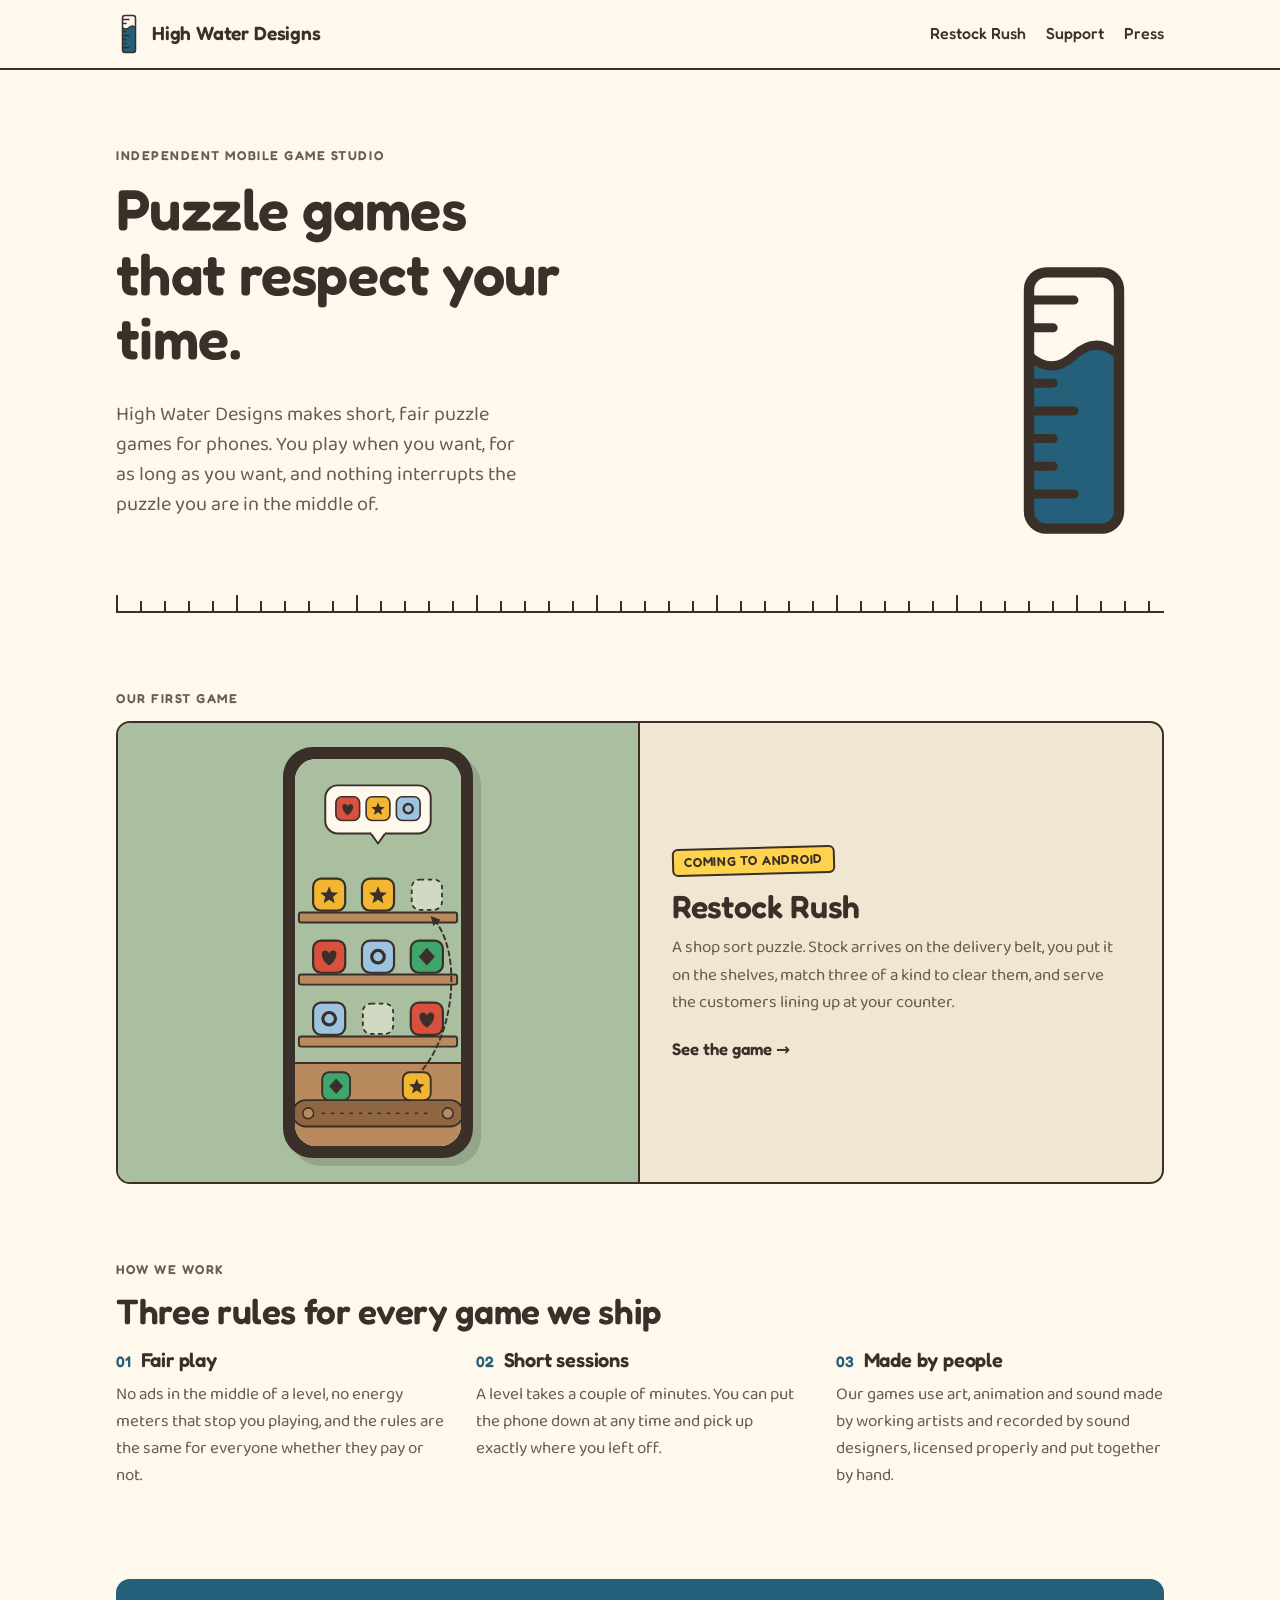
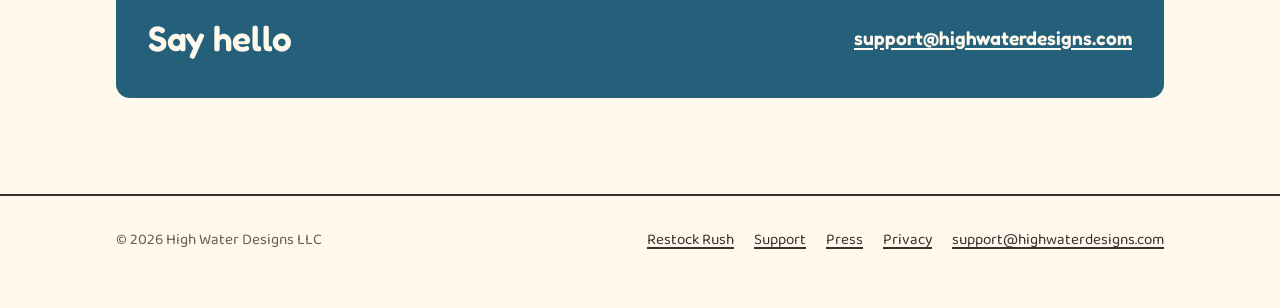
==== index.html @ d0f7c4c6 "Add studio home, Restock Rush page, support, press kit and policy stub Static site styled from the R" ====
<!doctype html>
<html lang="en">
<head>
<meta charset="utf-8">
<meta name="viewport" content="width=device-width, initial-scale=1">
<title>High Water Designs: puzzle games for phones</title>
<meta name="description" content="High Water Designs LLC is an independent studio making short, fair puzzle games for phones. Our first game is Restock Rush.">
<link rel="icon" href="/favicon.svg" type="image/svg+xml">
<link rel="preload" href="/assets/fonts/fredoka-latin.woff2" as="font" type="font/woff2" crossorigin>
<link rel="preload" href="/assets/fonts/baloo2-latin.woff2" as="font" type="font/woff2" crossorigin>
<link rel="stylesheet" href="/assets/css/site.css">
<meta property="og:title" content="High Water Designs: puzzle games for phones">
<meta property="og:description" content="High Water Designs LLC is an independent studio making short, fair puzzle games for phones. Our first game is Restock Rush.">
<meta property="og:type" content="website">
<meta name="theme-color" content="#FFF8EC">
</head>
<body>
<a class="skip" href="#main">Skip to content</a>
<header class="site-header">
  <div class="wrap">
    <a class="brand" href="/"><img src="/assets/img/mark.svg" width="26" height="40" alt=""><span>High Water Designs</span></a>
    <nav class="site-nav" aria-label="Main">
      <a href="/restockrush/">Restock Rush</a>
      <a href="/support/">Support</a>
      <a href="/press/">Press</a>
    </nav>
  </div>
</header>
<svg width="0" height="0" style="position:absolute" aria-hidden="true" focusable="false">
  <defs>
    <symbol id="tk-star" viewBox="0 0 40 40"><rect x="2" y="2" width="36" height="36" rx="9" fill="#F2B632" stroke="#3B2F2A" stroke-width="2.5"/><polygon points="20.0,10.5 22.7,17.3 30.0,17.8 24.4,22.4 26.2,29.5 20.0,25.6 13.8,29.5 15.6,22.4 10.0,17.8 17.3,17.3" fill="#3B2F2A"/></symbol>
    <symbol id="tk-heart" viewBox="0 0 40 40"><rect x="2" y="2" width="36" height="36" rx="9" fill="#D9503F" stroke="#3B2F2A" stroke-width="2.5"/><path d="M20 30C10 23 10 13 15.5 13c2.5 0 4 2 4.5 3.5c.5-1.5 2-3.5 4.5-3.5C30 13 30 23 20 30z" fill="#3B2F2A"/></symbol>
    <symbol id="tk-ring" viewBox="0 0 40 40"><rect x="2" y="2" width="36" height="36" rx="9" fill="#9CC3E0" stroke="#3B2F2A" stroke-width="2.5"/><circle cx="20" cy="20" r="7" fill="none" stroke="#3B2F2A" stroke-width="3.6"/></symbol>
    <symbol id="tk-diamond" viewBox="0 0 40 40"><rect x="2" y="2" width="36" height="36" rx="9" fill="#3FA66B" stroke="#3B2F2A" stroke-width="2.5"/><polygon points="20,10 29,20 20,30 11,20" fill="#3B2F2A"/></symbol>
    <symbol id="tk-empty" viewBox="0 0 40 40"><rect x="3" y="3" width="34" height="34" rx="9" fill="#FFF8EC" fill-opacity=".45" stroke="#3B2F2A" stroke-width="2" stroke-dasharray="5 4"/></symbol>
    <marker id="arrowhead" viewBox="0 0 10 10" refX="5" refY="5" markerWidth="5" markerHeight="5" orient="auto-start-reverse"><path d="M0 0L10 5L0 10z" fill="#3B2F2A"/></marker>
  </defs>
</svg>
<main id="main">
  <section class="studio-hero">
    <div class="wrap">
      <div>
        <span class="label">Independent mobile game studio</span>
        <h1>Puzzle games that respect your time.</h1>
        <p class="lede">High Water Designs makes short, fair puzzle games for phones. You play when you want, for as long as you want, and nothing interrupts the puzzle you are in the middle of.</p>
      </div>
      <div class="gauge" aria-hidden="true"><img src="/assets/img/mark.svg" width="180" height="277" alt=""></div>
    </div>
  </section>
  <div class="wrap"><hr class="rule"></div>

  <section class="section" aria-labelledby="games">
    <div class="wrap">
      <span class="label" id="games">Our first game</span>
      <a class="game-card" href="/restockrush/">
        <div class="art"><div class="phone" style="max-width:190px"><div class="screen"><svg viewBox="0 0 240 500" preserveAspectRatio="xMidYMid slice" role="img" aria-label="Illustration of the Restock Rush board: a customer order at the top, three wooden shelves of goods, and the delivery belt at the bottom">
  <rect width="240" height="500" fill="#A9BFA0"/>
  <rect y="392" width="240" height="108" fill="#B98A5E"/>
  <path d="M0 392h240" stroke="#3B2F2A" stroke-width="2.5"/>
  <g>
    <rect x="52" y="34" width="136" height="62" rx="16" fill="#FFF8EC" stroke="#3B2F2A" stroke-width="2.5"/>
    <path d="M110 95l10 14l10-14" fill="#FFF8EC" stroke="#3B2F2A" stroke-width="2.5" stroke-linejoin="round"/>
    <path d="M111 94h18" stroke="#FFF8EC" stroke-width="4"/>
    <use href="#tk-heart" x="64" y="47" width="34" height="34"/>
    <use href="#tk-star" x="103" y="47" width="34" height="34"/>
    <use href="#tk-ring" x="142" y="47" width="34" height="34"/>
  </g>
  <g>
    <use href="#tk-star" x="34" y="152" width="46" height="46"/>
    <use href="#tk-star" x="97" y="152" width="46" height="46"/>
    <use href="#tk-empty" x="160" y="152" width="46" height="46"/>
    <rect x="18" y="198" width="204" height="13" rx="3" fill="#B98A5E" stroke="#3B2F2A" stroke-width="2.5"/>
    <use href="#tk-heart" x="34" y="232" width="46" height="46"/>
    <use href="#tk-ring" x="97" y="232" width="46" height="46"/>
    <use href="#tk-diamond" x="160" y="232" width="46" height="46"/>
    <rect x="18" y="278" width="204" height="13" rx="3" fill="#B98A5E" stroke="#3B2F2A" stroke-width="2.5"/>
    <use href="#tk-ring" x="34" y="312" width="46" height="46"/>
    <use href="#tk-empty" x="97" y="312" width="46" height="46"/>
    <use href="#tk-heart" x="160" y="312" width="46" height="46"/>
    <rect x="18" y="358" width="204" height="13" rx="3" fill="#B98A5E" stroke="#3B2F2A" stroke-width="2.5"/>
  </g>
  <g>
    <rect x="10" y="440" width="220" height="34" rx="17" fill="#8E6642" stroke="#3B2F2A" stroke-width="2.5"/>
    <g fill="#B98A5E" stroke="#3B2F2A" stroke-width="2"><circle cx="30" cy="457" r="7"/><circle cx="210" cy="457" r="7"/></g>
    <path d="M48 457h144" stroke="#3B2F2A" stroke-width="2" stroke-dasharray="3 9" stroke-linecap="round"/>
    <use href="#tk-diamond" x="46" y="402" width="40" height="40"/>
    <use href="#tk-star" x="150" y="402" width="40" height="40"/>
    <path d="M178 400C222 345 226 245 192 207" fill="none" stroke="#3B2F2A" stroke-width="2.5" stroke-dasharray="6 5" stroke-linecap="round" marker-end="url(#arrowhead)"/>
  </g>
</svg></div></div></div>
        <div class="body">
          <span class="status">Coming to Android</span>
          <h3>Restock Rush</h3>
          <p>A shop sort puzzle. Stock arrives on the delivery belt, you put it on the shelves, match three of a kind to clear them, and serve the customers lining up at your counter.</p>
          <span class="more">See the game &rarr;</span>
        </div>
      </a>
    </div>
  </section>

  <section class="section" aria-labelledby="how">
    <div class="wrap">
      <span class="label">How we work</span>
      <h2 id="how">Three rules for every game we ship</h2>
      <div class="principles">
        <div>
          <h3><b>01</b> Fair play</h3>
          <p>No ads in the middle of a level, no energy meters that stop you playing, and the rules are the same for everyone whether they pay or not.</p>
        </div>
        <div>
          <h3><b>02</b> Short sessions</h3>
          <p>A level takes a couple of minutes. You can put the phone down at any time and pick up exactly where you left off.</p>
        </div>
        <div>
          <h3><b>03</b> Made by people</h3>
          <p>Our games use art, animation and sound made by working artists and recorded by sound designers, licensed properly and put together by hand.</p>
        </div>
      </div>

      <div class="contact-strip">
        <h2>Say hello</h2>
        <a href="mailto:support@highwaterdesigns.com">support@highwaterdesigns.com</a>
      </div>
    </div>
  </section>
</main>
<footer class="site-footer">
  <div class="wrap">
    <p>&copy; 2026 High Water Designs LLC</p>
    <nav aria-label="Footer">
      <a href="/restockrush/">Restock Rush</a>
      <a href="/support/">Support</a>
      <a href="/press/">Press</a>
      <a href="/restockrush/privacy/">Privacy</a>
      <a href="mailto:support@highwaterdesigns.com">support@highwaterdesigns.com</a>
    </nav>
  </div>
</footer>
</body>
</html>
---- assets/css/site.css ----
/* High Water Designs: one stylesheet for the whole site.
   Colours come from the Restock Rush art bible (section 4, UI palette and store palettes).
   No pure black, no pure white, no gradients. Fonts are self-hosted OFL faces. */

@font-face {
  font-family: "Fredoka";
  src: url("/assets/fonts/fredoka-latin.woff2") format("woff2");
  font-weight: 300 700;
  font-stretch: 75% 125%;
  font-display: swap;
}
@font-face {
  font-family: "Baloo 2";
  src: url("/assets/fonts/baloo2-latin.woff2") format("woff2");
  font-weight: 400 800;
  font-display: swap;
}

:root {
  /* UI palette */
  --ink: #3B2F2A;
  --ink-soft: #6B5B52;
  --paper: #FFF8EC;
  --paper-deep: #F1E6D2;      /* cream paint */
  --line: #E2D3BC;
  --green: #3FA66B;           /* primary button */
  --green-dark: #2E7F51;
  --gold: #F4B43A;
  --star: #FFD34D;
  --heart: #E5484D;
  /* Corner Shop */
  --sage: #A9BFA0;
  --oak: #B98A5E;
  --oak-dark: #8E6642;
  --tomato: #D9503F;
  /* Toy Store */
  --sky: #9CC3E0;
  --sun: #F2B632;
  /* Studio */
  --harbor: #24607A;
  --harbor-dark: #1B4A5E;

  --radius: 14px;
  --gutter: 16px;
  --wrap: 1080px;
  --display: "Fredoka", "Baloo 2", ui-rounded, system-ui, sans-serif;
  --body: "Baloo 2", "Fredoka", ui-rounded, system-ui, sans-serif;
}

*, *::before, *::after { box-sizing: border-box; }
html { -webkit-text-size-adjust: 100%; }
body {
  margin: 0;
  background: var(--paper);
  color: var(--ink);
  font: 400 1.0625rem/1.6 var(--body);
  overflow-x: hidden;
}
img, svg, video { max-width: 100%; display: block; }
a { color: var(--harbor); text-underline-offset: 3px; text-decoration-thickness: 2px; }
a:hover { color: var(--harbor-dark); }
:focus-visible { outline: 3px solid var(--gold); outline-offset: 3px; border-radius: 4px; }

h1, h2, h3 { font-family: var(--display); font-weight: 600; line-height: 1.12; margin: 0 0 .5em; letter-spacing: -.01em; }
h1 { font-size: clamp(2.3rem, 6vw, 3.6rem); }
h2 { font-size: clamp(1.6rem, 3.6vw, 2.2rem); }
h3 { font-size: 1.25rem; }
p { margin: 0 0 1em; }
.lede { font-size: 1.25rem; line-height: 1.5; color: var(--ink-soft); max-width: 34ch; }

.wrap { max-width: var(--wrap); margin: 0 auto; padding: 0 var(--gutter); }
.skip { position: absolute; left: -999px; }
.skip:focus { left: var(--gutter); top: 8px; background: var(--paper); padding: 6px 10px; z-index: 10; }

/* Small-caps label used above headings */
.label {
  display: inline-block;
  font: 600 .8rem/1 var(--display);
  letter-spacing: .12em;
  text-transform: uppercase;
  color: var(--ink-soft);
  margin-bottom: .9rem;
}

/* ---------- Header ---------- */
.site-header { border-bottom: 2px solid var(--ink); background: var(--paper); }
.site-header .wrap { display: flex; align-items: center; justify-content: space-between; gap: 16px; min-height: 68px; flex-wrap: wrap; }
.brand { display: flex; align-items: center; gap: 10px; text-decoration: none; color: var(--ink); }
.brand img { width: 26px; height: 40px; flex: none; }
.brand span { font: 600 1.2rem/1 var(--display); letter-spacing: -.01em; }
.site-nav { display: flex; gap: 4px 20px; flex-wrap: wrap; }
.site-nav a { color: var(--ink); text-decoration: none; font: 500 1rem/1 var(--display); padding: 8px 0; border-bottom: 3px solid transparent; }
.site-nav a:hover, .site-nav a[aria-current="page"] { border-bottom-color: var(--gold); }

/* ---------- Footer ---------- */
.site-footer { margin-top: 96px; border-top: 2px solid var(--ink); padding: 32px 0 40px; font-size: .95rem; color: var(--ink-soft); }
.site-footer .wrap { display: flex; flex-wrap: wrap; gap: 12px 32px; justify-content: space-between; align-items: baseline; }
.site-footer nav { display: flex; flex-wrap: wrap; gap: 6px 20px; }
.site-footer a { color: var(--ink); }

/* ---------- Buttons ---------- */
.btn {
  display: inline-flex; align-items: center; gap: 10px;
  font: 600 1.05rem/1 var(--display);
  padding: 14px 22px 13px;
  border-radius: 999px;
  border: 2px solid var(--ink);
  background: var(--green);
  color: var(--paper);
  text-decoration: none;
  box-shadow: 0 4px 0 var(--ink);
  transition: transform .08s ease, box-shadow .08s ease;
}
.btn:hover { color: var(--paper); transform: translateY(1px); box-shadow: 0 3px 0 var(--ink); }
.btn:active { transform: translateY(4px); box-shadow: 0 0 0 var(--ink); }
.btn.ghost { background: var(--paper); color: var(--ink); }
.btn.ghost:hover { color: var(--ink); }
.btn[aria-disabled="true"] { background: var(--paper-deep); color: var(--ink-soft); box-shadow: none; border-style: dashed; cursor: default; transform: none; }
.btn-row { display: flex; flex-wrap: wrap; gap: 14px; align-items: center; }

/* ---------- Studio home ---------- */
.studio-hero { padding: 72px 0 56px; }
.studio-hero .wrap { display: grid; grid-template-columns: 1.25fr .75fr; gap: 48px; align-items: end; }
.studio-hero h1 { max-width: 14ch; }
.gauge { justify-self: end; width: min(180px, 100%); }
.gauge svg { width: 100%; height: auto; }

.rule { height: 18px; margin: 0; border: 0; background:
  repeating-linear-gradient(90deg, var(--ink) 0 2px, transparent 2px 24px) bottom / 100% 10px no-repeat,
  repeating-linear-gradient(90deg, var(--ink) 0 2px, transparent 2px 120px) bottom / 100% 18px no-repeat;
  border-bottom: 2px solid var(--ink); }

.section { padding: 72px 0 0; }

.game-card {
  display: grid; grid-template-columns: 1fr 1fr; gap: 0;
  border: 2px solid var(--ink); border-radius: var(--radius); overflow: hidden;
  background: var(--paper-deep);
  text-decoration: none; color: var(--ink);
}
.game-card .art { background: var(--sage); min-height: 300px; display: grid; place-items: center; padding: 24px; border-right: 2px solid var(--ink); }
.game-card .body { padding: 32px; display: flex; flex-direction: column; justify-content: center; }
.game-card h3 { font-size: 2rem; margin-bottom: .3em; }
.game-card p { color: var(--ink-soft); }
.game-card .more { font: 600 1.05rem/1 var(--display); color: var(--ink); margin-top: 8px; }
.game-card:hover .more { text-decoration: underline; text-decoration-thickness: 2px; text-underline-offset: 4px; }

.status {
  display: inline-block; align-self: flex-start;
  font: 600 .8rem/1 var(--display); letter-spacing: .06em; text-transform: uppercase;
  padding: 6px 10px 5px; border-radius: 6px;
  background: var(--star); color: var(--ink); border: 2px solid var(--ink);
  margin-bottom: 14px; transform: rotate(-1.5deg);
}

.principles { display: grid; grid-template-columns: repeat(3, 1fr); gap: 32px; margin-top: 8px; }
.principles h3 { display: flex; gap: 10px; align-items: baseline; }
.principles h3 b { font: 600 .95rem/1 var(--display); color: var(--harbor); }
.principles p { color: var(--ink-soft); }

.contact-strip { margin-top: 72px; background: var(--harbor); color: var(--paper); border-radius: var(--radius); padding: 40px 32px; display: flex; flex-wrap: wrap; gap: 20px; justify-content: space-between; align-items: center; }
.contact-strip h2 { margin: 0; color: var(--paper); }
.contact-strip a { color: var(--paper); font: 600 1.2rem/1.2 var(--display); word-break: break-all; }

/* ---------- Restock Rush ---------- */
.rr { --accent: var(--tomato); }
.rr-hero { background: var(--sage); border-bottom: 2px solid var(--ink); padding: 56px 0 0; overflow: hidden; }
.rr-hero .wrap { display: grid; grid-template-columns: 1.1fr .9fr; gap: 40px; align-items: end; }
.rr-hero .copy { padding-bottom: 64px; }
.rr-title { font-family: "Baloo 2", var(--display); font-weight: 800; font-size: clamp(3rem, 9vw, 5.4rem); line-height: .9; letter-spacing: -.02em; margin: 0 0 .25em; }
.rr-title span { display: block; color: var(--tomato); }
.rr-hero .lede { color: var(--ink); }
.store-note { font-size: .95rem; color: var(--ink); margin-top: 14px; }

/* Phone frame: holds a screenshot, the trailer, or a placeholder until WP-20a capture lands */
.phone {
  position: relative; aspect-ratio: 9 / 19.5; width: 100%;
  border: 2px solid var(--ink); border-radius: 30px; padding: 10px;
  background: var(--ink); box-shadow: 8px 8px 0 rgba(59,47,42,.18);
}
.phone > .screen { width: 100%; height: 100%; border-radius: 21px; overflow: hidden; background: var(--paper-deep); position: relative; }
.phone > .screen img, .phone > .screen video { width: 100%; height: 100%; object-fit: cover; }
.rr-hero .phone { max-width: 300px; justify-self: center; margin-bottom: -60px; transform: rotate(2deg); }

/* Placeholder screen: shows the shelf diagram until real captures exist */
.slot { display: grid; place-items: center; text-align: center; padding: 18px; }
.slot .slot-caption { font: 600 1rem/1.25 var(--display); color: var(--ink); max-width: 14ch; }
.slot .slot-tag { position: absolute; left: 50%; bottom: 14px; transform: translateX(-50%); font: 500 .72rem/1 var(--display); letter-spacing: .08em; text-transform: uppercase; color: var(--ink-soft); white-space: nowrap; }

.steps { display: grid; grid-template-columns: repeat(3, 1fr); gap: 24px; counter-reset: step; }
.step { border: 2px solid var(--ink); border-radius: var(--radius); background: var(--paper-deep); padding: 22px 22px 18px; }
.step svg { height: 74px; width: auto; margin-bottom: 14px; }
.step h3 { font-size: 1.2rem; }
.step h3::before { counter-increment: step; content: counter(step) ". "; color: var(--tomato); }
.step p { color: var(--ink-soft); margin: 0; }

.fair { display: grid; grid-template-columns: .8fr 1.2fr; gap: 40px; align-items: start; }
.fair ul { list-style: none; padding: 0; margin: 0; border-top: 2px solid var(--ink); }
.fair li { padding: 14px 0 13px 36px; border-bottom: 1px solid var(--line); position: relative; font-size: 1.1rem; }
.fair li::before { content: ""; position: absolute; left: 4px; top: 19px; width: 16px; height: 9px; border-left: 3px solid var(--green); border-bottom: 3px solid var(--green); transform: rotate(-45deg); }

.shots { display: grid; grid-auto-flow: column; grid-auto-columns: minmax(170px, 210px); gap: 20px; overflow-x: auto; padding: 4px 4px 18px; scroll-snap-type: x mandatory; }
.shots figure { margin: 0; scroll-snap-align: start; }
.shots .phone { border-radius: 24px; padding: 7px; box-shadow: 5px 5px 0 rgba(59,47,42,.15); }
.shots .phone > .screen { border-radius: 18px; }
.shots figcaption { margin-top: 10px; font: 500 .95rem/1.3 var(--display); }

.links-row { display: grid; grid-template-columns: repeat(3, 1fr); gap: 16px; }
.links-row a { display: block; border: 2px solid var(--ink); border-radius: var(--radius); padding: 20px; text-decoration: none; color: var(--ink); background: var(--paper); }
.links-row a:hover { background: var(--paper-deep); }
.links-row strong { display: block; font: 600 1.2rem/1.2 var(--display); margin-bottom: 4px; }
.links-row span { color: var(--ink-soft); font-size: .98rem; }

/* ---------- Text pages (support, press, notices) ---------- */
.page-head { padding: 56px 0 32px; border-bottom: 2px solid var(--ink); }
.page-head .lede { max-width: 48ch; }
.prose { max-width: 70ch; }
.prose h2 { margin-top: 2em; font-size: 1.6rem; }
.prose h3 { margin-top: 1.6em; }
.prose ul, .prose ol { padding-left: 1.3em; }
.prose li { margin-bottom: .4em; }

.mail-card { border: 2px solid var(--ink); border-radius: var(--radius); background: var(--paper-deep); padding: 24px; margin: 32px 0; }
.mail-card a { font: 600 1.35rem/1.2 var(--display); word-break: break-all; }

details { border-bottom: 1px solid var(--line); padding: 4px 0; }
details:first-of-type { border-top: 2px solid var(--ink); }
summary { cursor: pointer; font: 600 1.15rem/1.3 var(--display); padding: 14px 32px 14px 0; list-style: none; position: relative; }
summary::-webkit-details-marker { display: none; }
summary::after { content: "+"; position: absolute; right: 4px; top: 10px; font-size: 1.5rem; color: var(--harbor); }
details[open] summary::after { content: "\2013"; }
details > div { padding: 0 0 16px; color: var(--ink); }

.facts { width: 100%; border-collapse: collapse; margin: 8px 0 24px; }
.facts th, .facts td { text-align: left; vertical-align: top; padding: 11px 12px 10px 0; border-bottom: 1px solid var(--line); }
.facts th { width: 34%; font: 600 1rem/1.4 var(--display); }
.facts tr:first-child th, .facts tr:first-child td { border-top: 2px solid var(--ink); }

.press-grid { display: grid; grid-template-columns: 1.2fr .8fr; gap: 48px; }
.asset-slot { border: 2px dashed var(--oak); border-radius: var(--radius); padding: 18px 20px; margin-bottom: 14px; background: var(--paper); }
.asset-slot strong { font-family: var(--display); font-weight: 600; display: block; }
.asset-slot span { color: var(--ink-soft); font-size: .95rem; }

.notice { padding: 96px 0 24px; }

/* ---------- Responsive ---------- */
@media (max-width: 860px) {
  .studio-hero .wrap, .rr-hero .wrap, .fair, .press-grid { grid-template-columns: 1fr; }
  .gauge { display: none; }
  .game-card { grid-template-columns: 1fr; }
  .game-card .art { border-right: 0; border-bottom: 2px solid var(--ink); min-height: 220px; }
  .principles, .steps, .links-row { grid-template-columns: 1fr; }
  .rr-hero .copy { padding-bottom: 0; }
  .rr-hero .phone { max-width: 230px; margin: 8px auto -48px; }
  .section { padding-top: 56px; }
}
@media (max-width: 420px) {
  .site-header .wrap { padding-top: 10px; padding-bottom: 6px; }
  .site-nav { gap: 2px 16px; }
  .game-card .body, .contact-strip { padding: 24px 20px; }
}
@media (prefers-reduced-motion: reduce) {
  * { transition: none !important; }
}

/* Inline illustrations fill the phone screen edge to edge */
.phone > .screen > svg { width: 100%; height: 100%; }
.slot .slot-token { width: 44%; max-width: 64px; opacity: .9; }
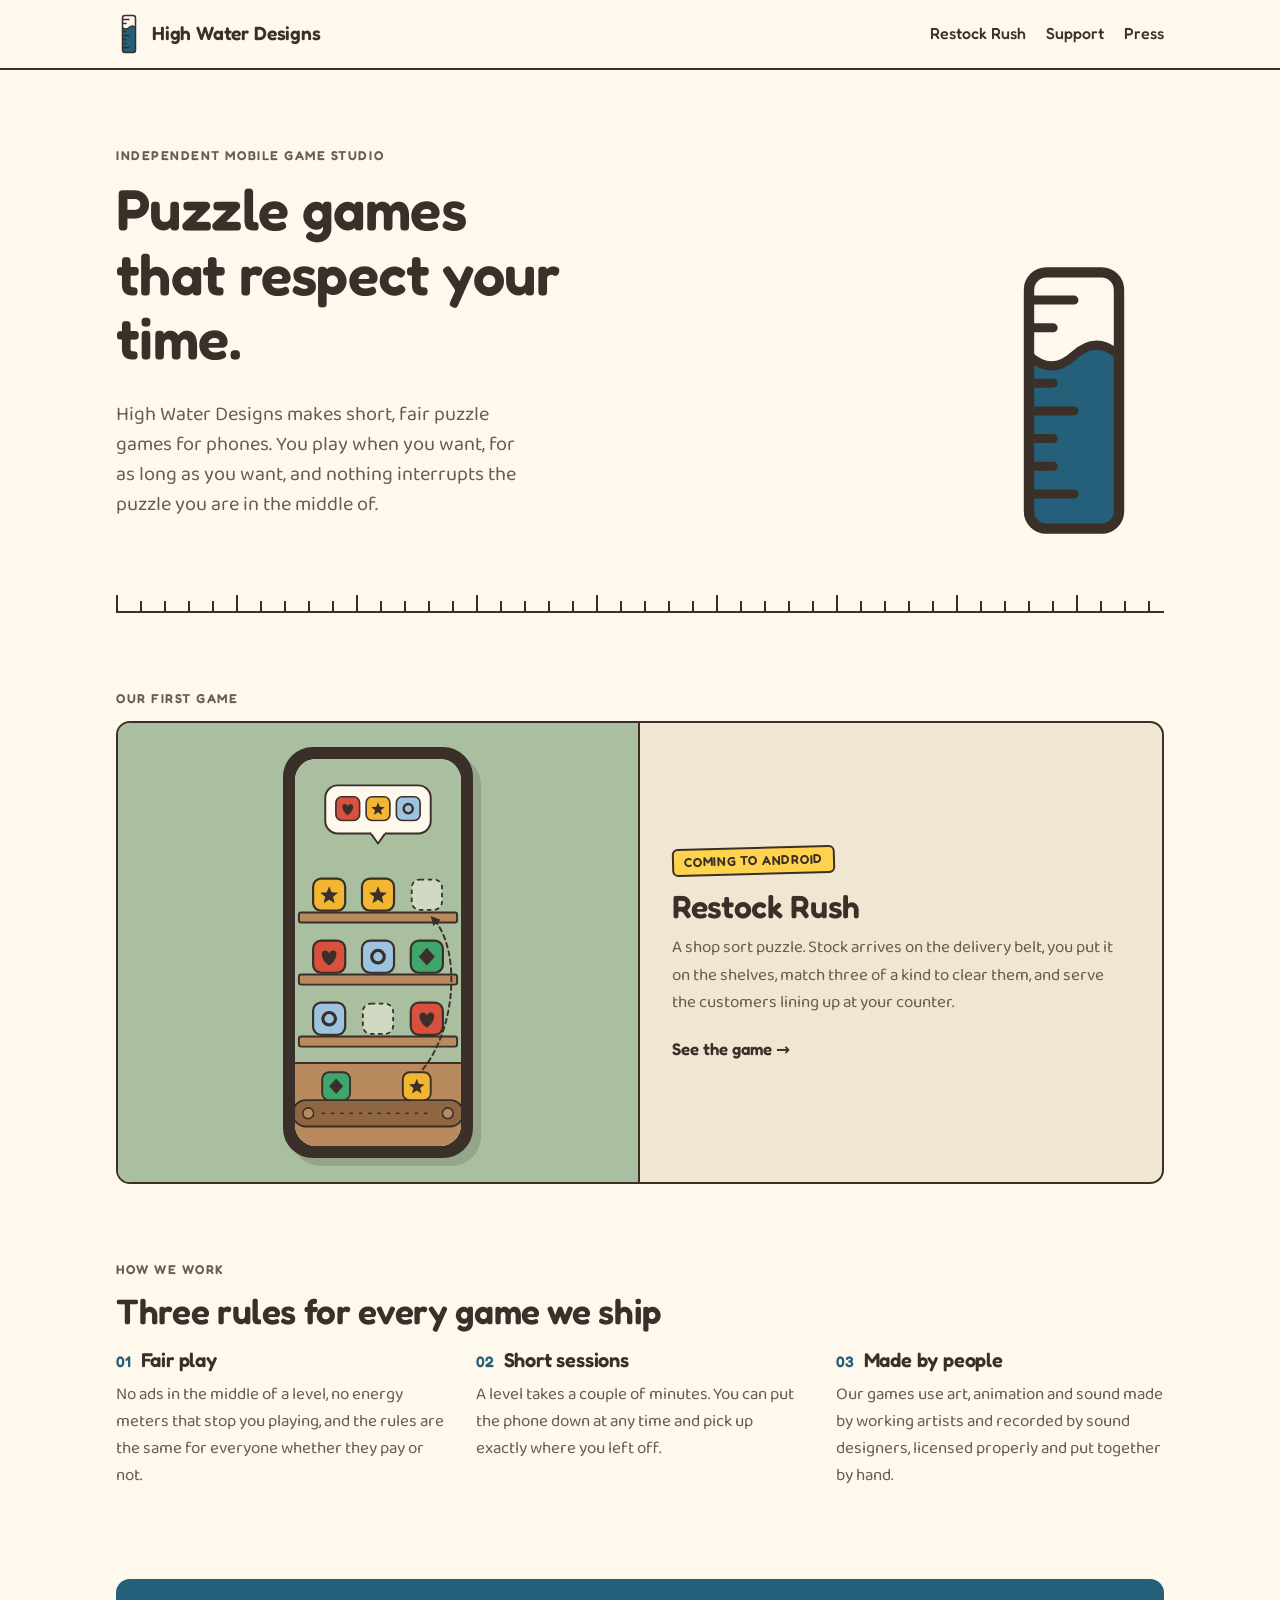
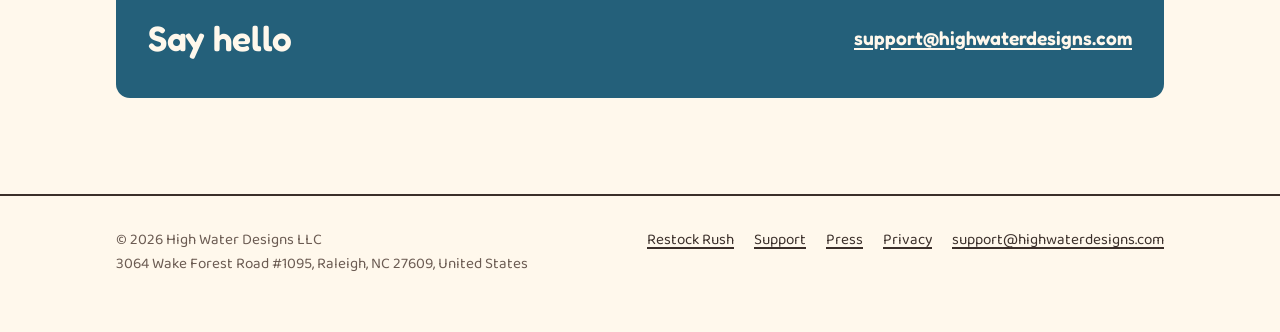
==== commit e28e8d9a: "Add the business mailing address to the footer and press fact sheet Co-Authored-By: Claude Opus 5.5 " ====
--- a/index.html
+++ b/index.html
@@ -126,7 +126,7 @@
 </main>
 <footer class="site-footer">
   <div class="wrap">
-    <p>&copy; 2026 High Water Designs LLC</p>
+    <p>&copy; 2026 High Water Designs LLC<br>3064 Wake Forest Road #1095, Raleigh, NC 27609, United States</p>
     <nav aria-label="Footer">
       <a href="/restockrush/">Restock Rush</a>
       <a href="/support/">Support</a>
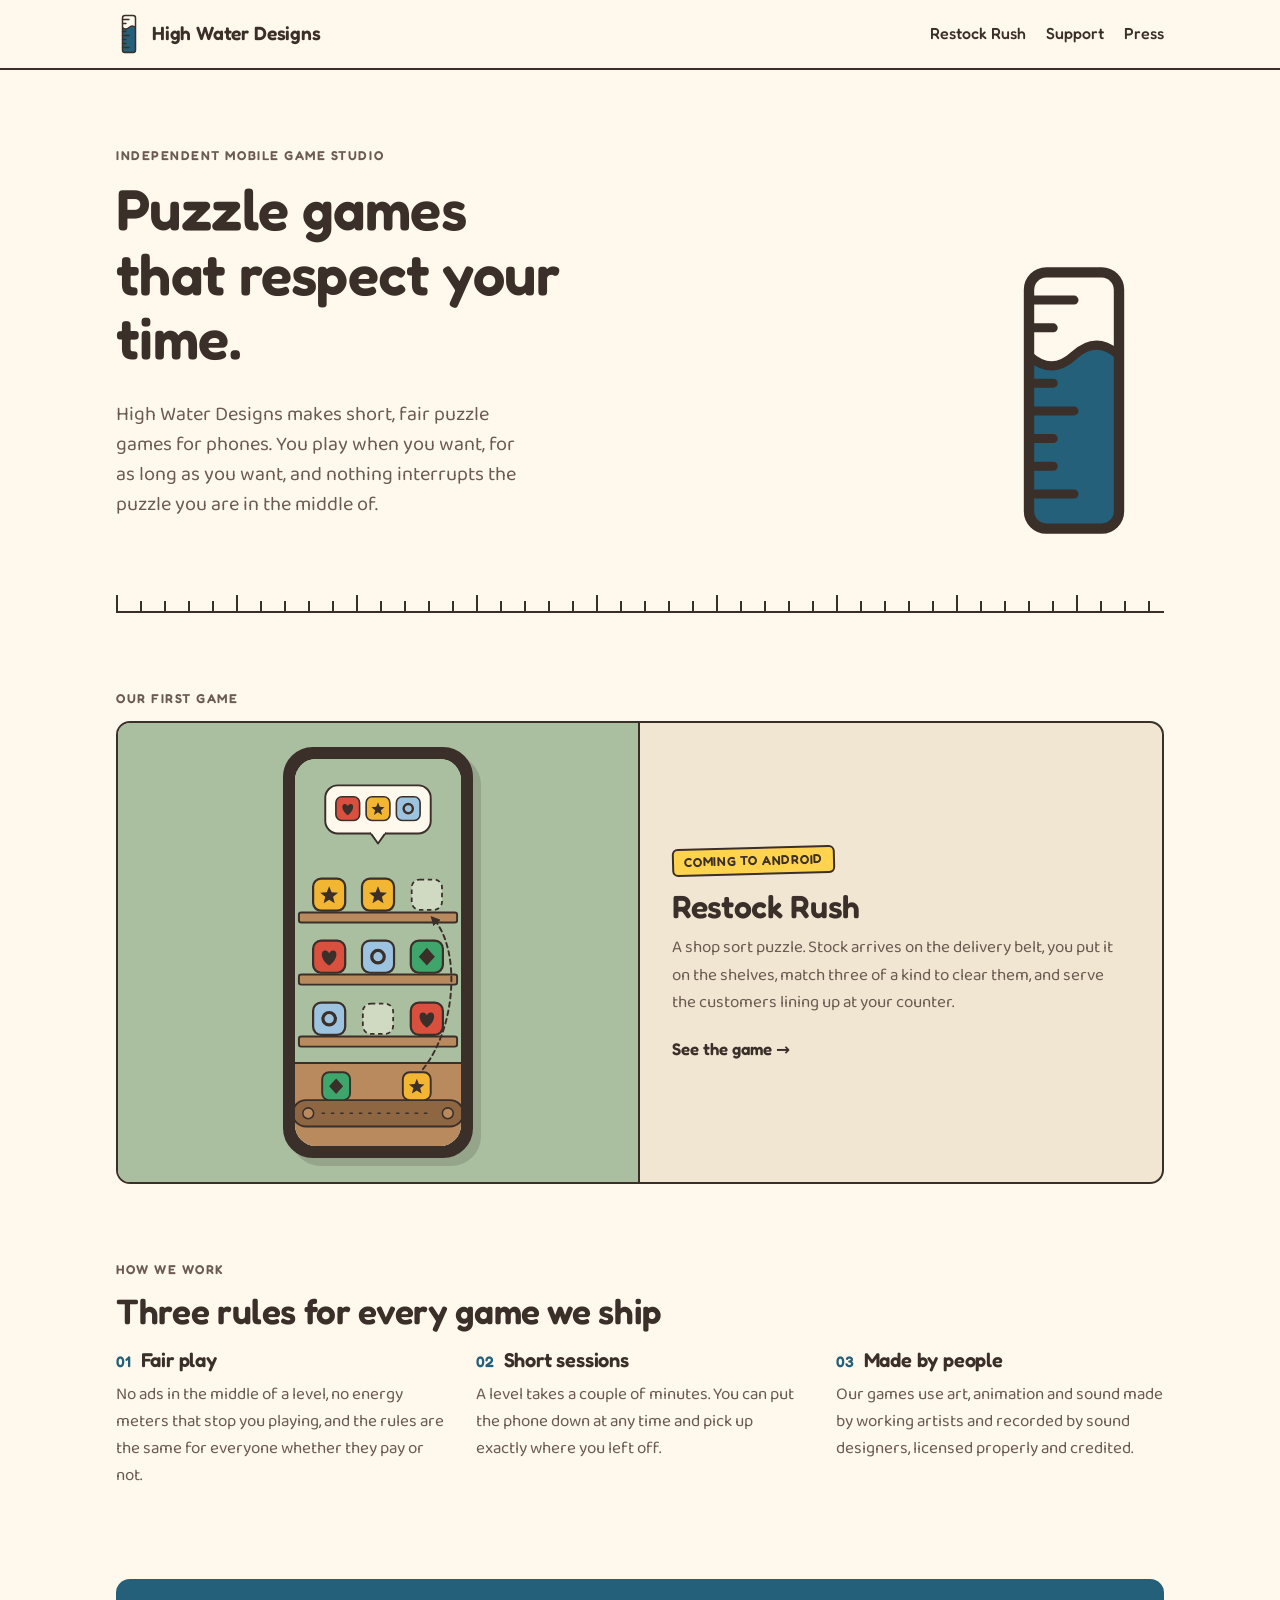
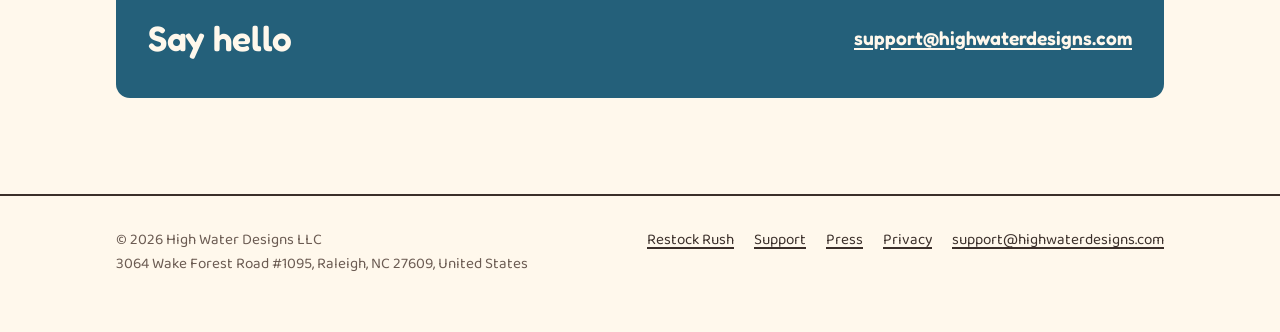
==== commit d4e56a71: "FR-17: link previews, github.io URLs until DNS moves, hide screenshot tiles - og:image and Twitter c" ====
--- a/index.html
+++ b/index.html
@@ -12,6 +12,14 @@
 <meta property="og:title" content="High Water Designs: puzzle games for phones">
 <meta property="og:description" content="High Water Designs LLC is an independent studio making short, fair puzzle games for phones. Our first game is Restock Rush.">
 <meta property="og:type" content="website">
+<!-- OG/TWITTER IMAGES: absolute URLs on the github.io address until DNS moves; switch to https://highwaterdesigns.com then. -->
+<meta property="og:image" content="https://high-water-designs-llc.github.io/assets/img/og-studio.png">
+<meta property="og:image:width" content="1200">
+<meta property="og:image:height" content="630">
+<meta property="og:image:alt" content="High Water Designs: puzzle games that respect your time">
+<meta name="twitter:card" content="summary_large_image">
+<meta name="twitter:image" content="https://high-water-designs-llc.github.io/assets/img/og-studio.png">
+<meta name="twitter:image:alt" content="High Water Designs: puzzle games that respect your time">
 <meta name="theme-color" content="#FFF8EC">
 </head>
 <body>
@@ -113,7 +121,7 @@
         </div>
         <div>
           <h3><b>03</b> Made by people</h3>
-          <p>Our games use art, animation and sound made by working artists and recorded by sound designers, licensed properly and put together by hand.</p>
+          <p>Our games use art, animation and sound made by working artists and recorded by sound designers, licensed properly and credited.</p>
         </div>
       </div>
 
